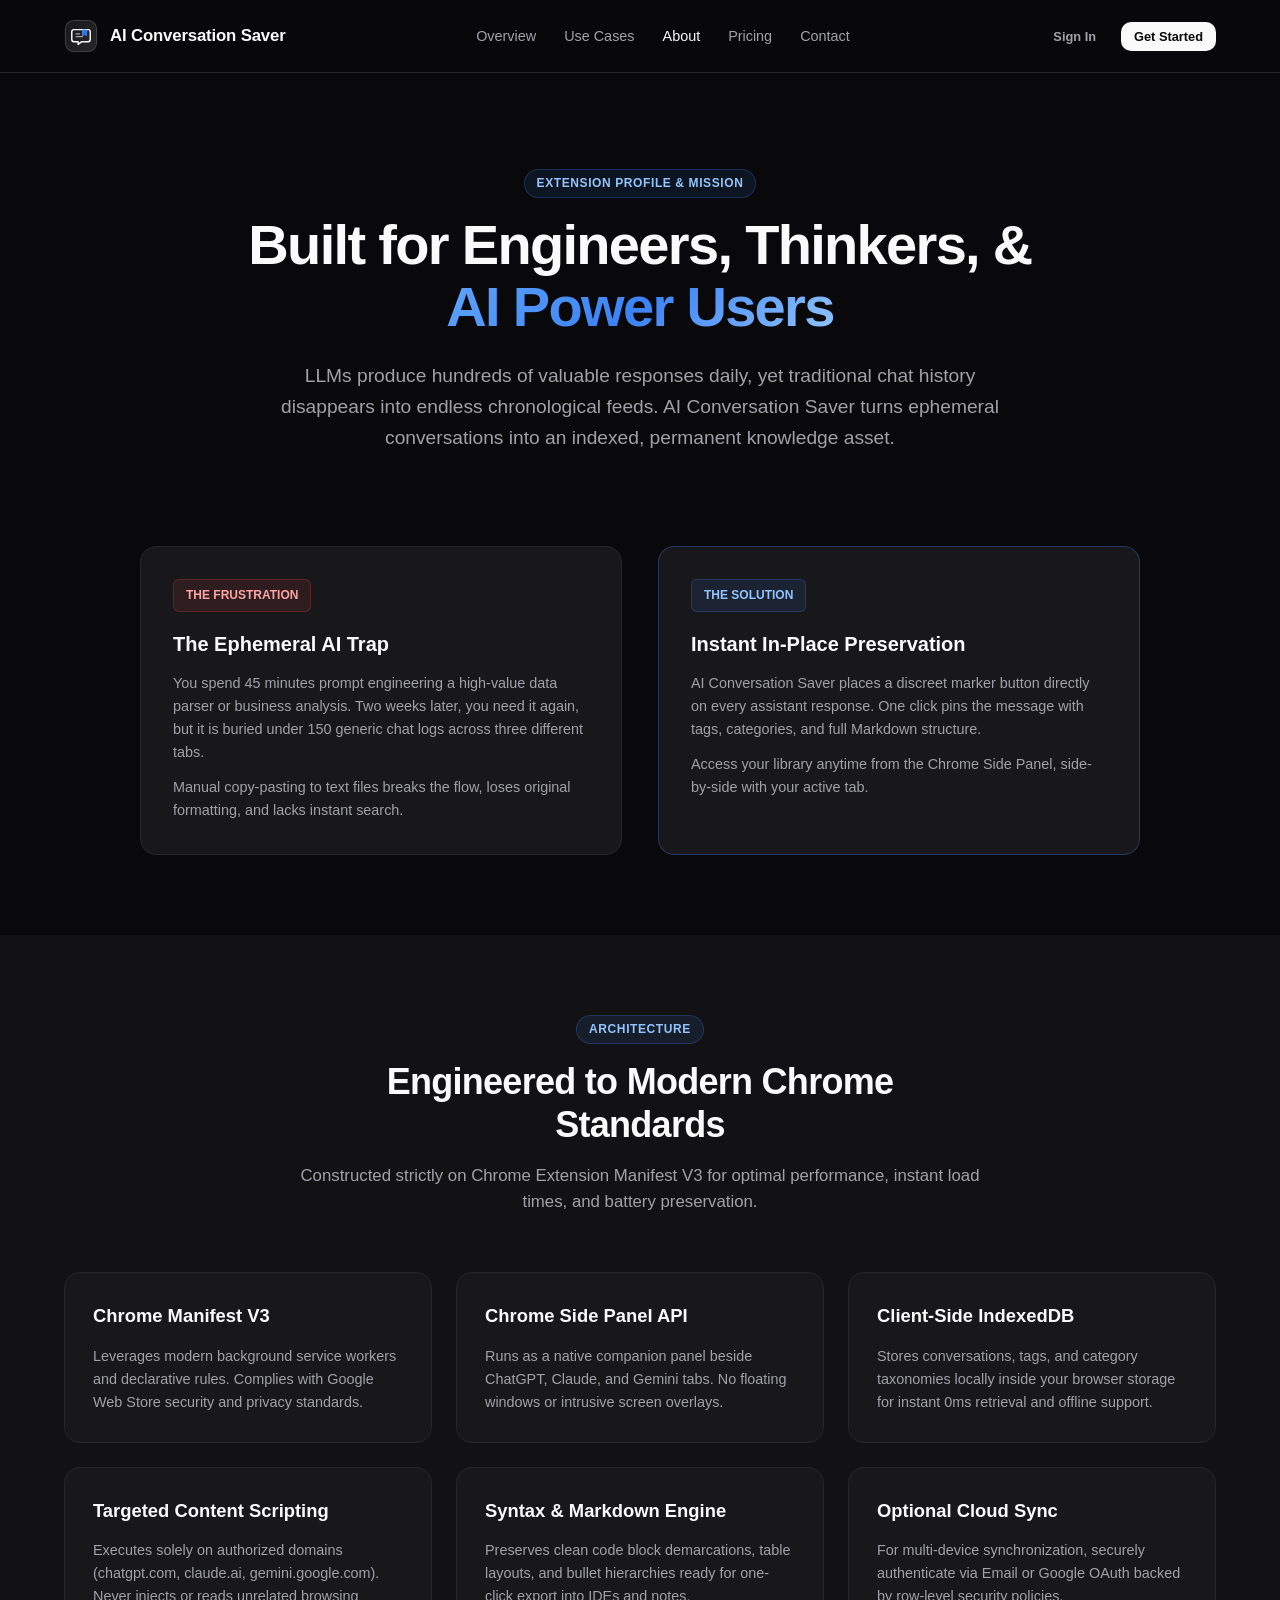
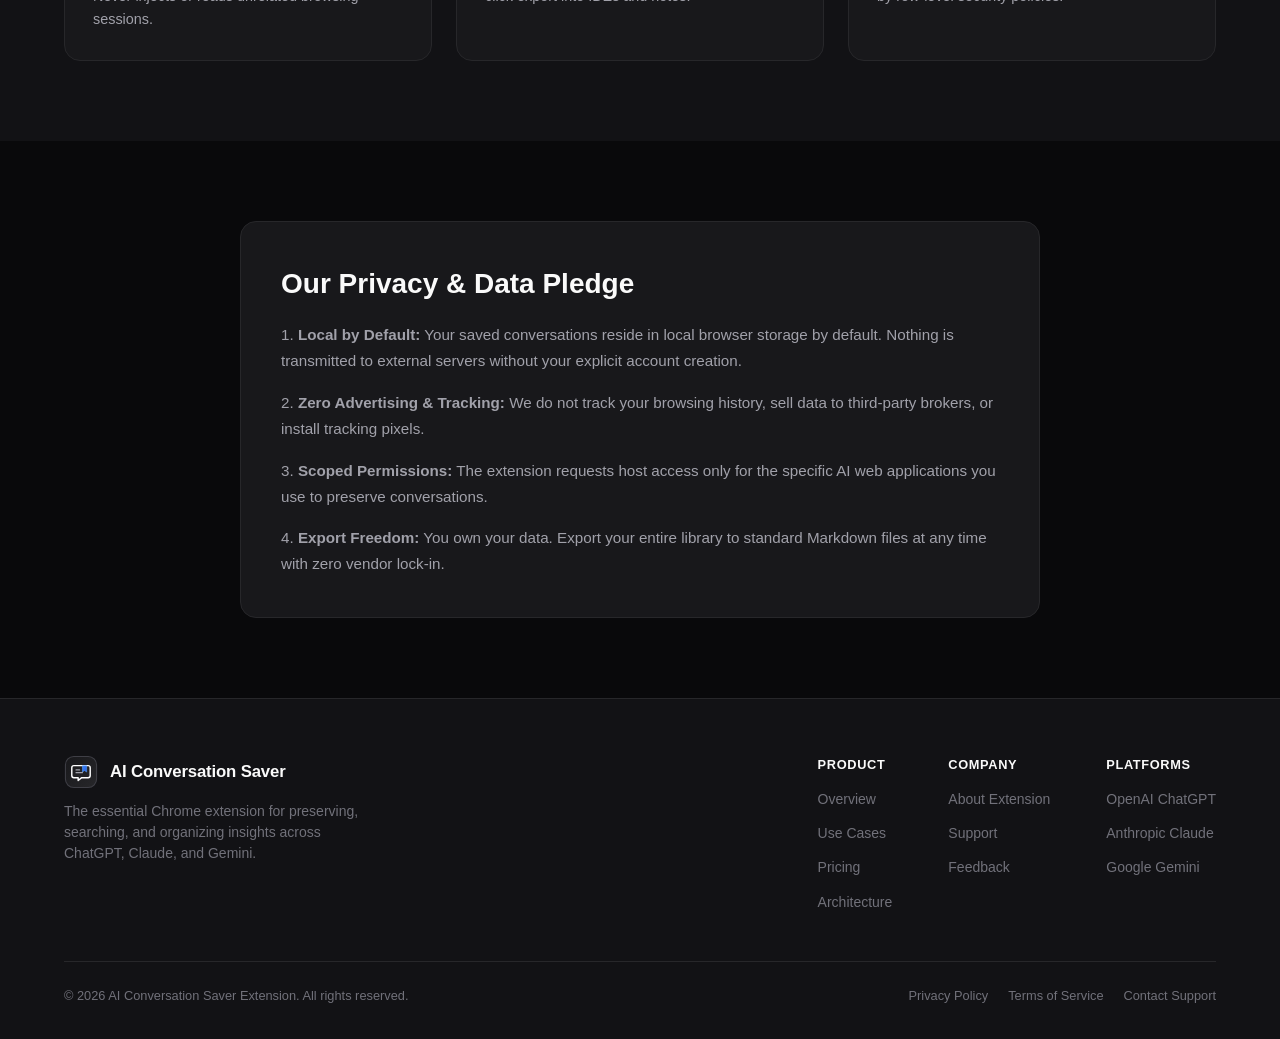
==== about.html @ 0d60381e "Add files via upload" ====
<!DOCTYPE html>
<html lang="en">
<head>
  <meta charset="UTF-8">
  <meta name="viewport" content="width=device-width, initial-scale=1.0">
  <title>About - AI Conversation Saver Extension</title>
  <meta name="description" content="Learn about AI Conversation Saver, our technical architecture, privacy philosophy, and mission to preserve the best of artificial intelligence conversations.">
  <link rel="stylesheet" href="styles.css">
  <link rel="icon" type="image/svg+xml" href="logo.svg">
</head>
<body>

  <!-- Site Header -->
  <header class="site-header">
    <div class="header-container">
      <a href="index.html" class="brand-link">
        <img src="logo.svg" alt="AI Conversation Saver Logo" class="brand-logo-img">
        <span>AI Conversation Saver</span>
      </a>

      <nav>
        <ul class="nav-links">
          <li><a href="index.html">Overview</a></li>
          <li><a href="index.html#use-cases">Use Cases</a></li>
          <li><a href="about.html" class="active">About</a></li>
          <li><a href="pricing.html">Pricing</a></li>
          <li><a href="contact.html">Contact</a></li>
        </ul>
      </nav>

      <div class="header-actions">
        <button type="button" class="btn btn-ghost btn-sm">Sign In</button>
        <button type="button" class="btn btn-primary btn-sm">Get Started</button>
      </div>
    </div>
  </header>

  <main>
    <!-- About Hero -->
    <section class="section section-hero" style="padding-bottom: 32px;">
      <div class="container">
        <span class="section-tag">Extension Profile &amp; Mission</span>
        <h1 class="hero-title">
          Built for Engineers, Thinkers, &amp; <br>
          <span class="hero-highlight">AI Power Users</span>
        </h1>
        <p class="hero-subtitle">
          LLMs produce hundreds of valuable responses daily, yet traditional chat history disappears into endless chronological feeds. AI Conversation Saver turns ephemeral conversations into an indexed, permanent knowledge asset.
        </p>
      </div>
    </section>

    <!-- The Problem & Solution -->
    <section class="section" style="padding-top: 24px;">
      <div class="container">
        <div style="display: grid; grid-template-columns: 1fr 1fr; gap: 36px; max-width: 1000px; margin: 0 auto;">
          <div style="padding: 32px; background: var(--bg-card); border: 1px solid var(--border-subtle); border-radius: 16px;">
            <div style="display: inline-flex; padding: 6px 12px; background: rgba(239, 68, 68, 0.1); border: 1px solid rgba(239, 68, 68, 0.25); border-radius: 6px; color: #fca5a5; font-size: 0.75rem; font-weight: 700; text-transform: uppercase; margin-bottom: 16px;">
              The Frustration
            </div>
            <h3 style="font-size: 1.25rem; font-weight: 700; margin-bottom: 12px; color: var(--text-primary);">The Ephemeral AI Trap</h3>
            <p style="color: var(--text-secondary); font-size: 0.9rem; line-height: 1.6; margin-bottom: 12px;">
              You spend 45 minutes prompt engineering a high-value data parser or business analysis. Two weeks later, you need it again, but it is buried under 150 generic chat logs across three different tabs.
            </p>
            <p style="color: var(--text-secondary); font-size: 0.9rem; line-height: 1.6;">
              Manual copy-pasting to text files breaks the flow, loses original formatting, and lacks instant search.
            </p>
          </div>

          <div style="padding: 32px; background: var(--bg-card); border: 1px solid rgba(59, 130, 246, 0.3); border-radius: 16px;">
            <div style="display: inline-flex; padding: 6px 12px; background: var(--accent-blue-subtle); border: 1px solid rgba(59, 130, 246, 0.25); border-radius: 6px; color: #93c5fd; font-size: 0.75rem; font-weight: 700; text-transform: uppercase; margin-bottom: 16px;">
              The Solution
            </div>
            <h3 style="font-size: 1.25rem; font-weight: 700; margin-bottom: 12px; color: var(--text-primary);">Instant In-Place Preservation</h3>
            <p style="color: var(--text-secondary); font-size: 0.9rem; line-height: 1.6; margin-bottom: 12px;">
              AI Conversation Saver places a discreet marker button directly on every assistant response. One click pins the message with tags, categories, and full Markdown structure.
            </p>
            <p style="color: var(--text-secondary); font-size: 0.9rem; line-height: 1.6;">
              Access your library anytime from the Chrome Side Panel, side-by-side with your active tab.
            </p>
          </div>
        </div>
      </div>
    </section>

    <!-- Technical Architecture -->
    <section class="section" style="background-color: var(--bg-secondary);">
      <div class="container">
        <div class="section-heading">
          <span class="section-tag">Architecture</span>
          <h2 class="section-title">Engineered to Modern Chrome Standards</h2>
          <p class="section-desc">
            Constructed strictly on Chrome Extension Manifest V3 for optimal performance, instant load times, and battery preservation.
          </p>
        </div>

        <div class="features-grid">
          <div class="feature-card">
            <h3 class="feature-title">Chrome Manifest V3</h3>
            <p class="feature-desc">
              Leverages modern background service workers and declarative rules. Complies with Google Web Store security and privacy standards.
            </p>
          </div>

          <div class="feature-card">
            <h3 class="feature-title">Chrome Side Panel API</h3>
            <p class="feature-desc">
              Runs as a native companion panel beside ChatGPT, Claude, and Gemini tabs. No floating windows or intrusive screen overlays.
            </p>
          </div>

          <div class="feature-card">
            <h3 class="feature-title">Client-Side IndexedDB</h3>
            <p class="feature-desc">
              Stores conversations, tags, and category taxonomies locally inside your browser storage for instant 0ms retrieval and offline support.
            </p>
          </div>

          <div class="feature-card">
            <h3 class="feature-title">Targeted Content Scripting</h3>
            <p class="feature-desc">
              Executes solely on authorized domains (chatgpt.com, claude.ai, gemini.google.com). Never injects or reads unrelated browsing sessions.
            </p>
          </div>

          <div class="feature-card">
            <h3 class="feature-title">Syntax &amp; Markdown Engine</h3>
            <p class="feature-desc">
              Preserves clean code block demarcations, table layouts, and bullet hierarchies ready for one-click export into IDEs and notes.
            </p>
          </div>

          <div class="feature-card">
            <h3 class="feature-title">Optional Cloud Sync</h3>
            <p class="feature-desc">
              For multi-device synchronization, securely authenticate via Email or Google OAuth backed by row-level security policies.
            </p>
          </div>
        </div>
      </div>
    </section>

    <!-- Privacy Manifesto -->
    <section class="section">
      <div class="container">
        <div style="max-width: 800px; margin: 0 auto; padding: 40px; background: var(--bg-card); border: 1px solid var(--border-subtle); border-radius: 16px;">
          <h2 style="font-size: 1.75rem; font-weight: 800; margin-bottom: 16px; color: var(--text-primary);">Our Privacy &amp; Data Pledge</h2>
          <div style="display: flex; flex-direction: column; gap: 16px; color: var(--text-secondary); font-size: 0.95rem; line-height: 1.7;">
            <p>
              1. <strong>Local by Default:</strong> Your saved conversations reside in local browser storage by default. Nothing is transmitted to external servers without your explicit account creation.
            </p>
            <p>
              2. <strong>Zero Advertising &amp; Tracking:</strong> We do not track your browsing history, sell data to third-party brokers, or install tracking pixels.
            </p>
            <p>
              3. <strong>Scoped Permissions:</strong> The extension requests host access only for the specific AI web applications you use to preserve conversations.
            </p>
            <p>
              4. <strong>Export Freedom:</strong> You own your data. Export your entire library to standard Markdown files at any time with zero vendor lock-in.
            </p>
          </div>
        </div>
      </div>
    </section>
  </main>

  <!-- Site Footer -->
  <footer class="site-footer">
    <div class="container">
      <div class="footer-top">
        <div class="footer-brand">
          <a href="index.html" class="brand-link">
            <img src="logo.svg" alt="AI Conversation Saver Logo" class="brand-logo-img">
            <span>AI Conversation Saver</span>
          </a>
          <p>
            The essential Chrome extension for preserving, searching, and organizing insights across ChatGPT, Claude, and Gemini.
          </p>
        </div>

        <div class="footer-nav">
          <div class="footer-nav-col">
            <h4>Product</h4>
            <a href="index.html">Overview</a>
            <a href="index.html#use-cases">Use Cases</a>
            <a href="pricing.html">Pricing</a>
            <a href="about.html">Architecture</a>
          </div>
          <div class="footer-nav-col">
            <h4>Company</h4>
            <a href="about.html">About Extension</a>
            <a href="contact.html">Support</a>
            <a href="contact.html">Feedback</a>
          </div>
          <div class="footer-nav-col">
            <h4>Platforms</h4>
            <a href="https://chatgpt.com" target="_blank" rel="noreferrer">OpenAI ChatGPT</a>
            <a href="https://claude.ai" target="_blank" rel="noreferrer">Anthropic Claude</a>
            <a href="https://gemini.google.com" target="_blank" rel="noreferrer">Google Gemini</a>
          </div>
        </div>
      </div>

      <div class="footer-bottom">
        <div>&copy; 2026 AI Conversation Saver Extension. All rights reserved.</div>
        <div style="display: flex; gap: 20px;">
          <a href="about.html" style="color: inherit; text-decoration: none;">Privacy Policy</a>
          <a href="about.html" style="color: inherit; text-decoration: none;">Terms of Service</a>
          <a href="contact.html" style="color: inherit; text-decoration: none;">Contact Support</a>
        </div>
      </div>
    </div>
  </footer>

</body>
</html>
---- styles.css ----
/* ==========================================================================
   AI Conversation Saver - Static Website Stylesheet
   Modern, zero-dependency, responsive styling
   ========================================================================== */

:root {
  --bg-primary: #09090b;
  --bg-secondary: #121215;
  --bg-tertiary: #18181b;
  --bg-card: #18181b;
  --bg-card-hover: #202024;
  --border-subtle: #27272a;
  --border-strong: #3f3f46;
  --text-primary: #fafafa;
  --text-secondary: #a1a1aa;
  --text-muted: #71717a;
  --accent-blue: #3b82f6;
  --accent-blue-hover: #2563eb;
  --accent-blue-subtle: rgba(59, 130, 246, 0.1);
  --accent-green: #10b981;
  --radius-sm: 6px;
  --radius-md: 10px;
  --radius-lg: 16px;
  --radius-full: 9999px;
  --shadow-sm: 0 1px 2px 0 rgba(0, 0, 0, 0.4);
  --shadow-md: 0 4px 12px 0 rgba(0, 0, 0, 0.5);
  --shadow-lg: 0 12px 32px -4px rgba(0, 0, 0, 0.6);
  --font-sans: -apple-system, BlinkMacSystemFont, "Segoe UI", Roboto, Helvetica, Arial, sans-serif;
  --font-mono: ui-monospace, SFMono-Regular, Menlo, Monaco, Consolas, monospace;
}

* {
  box-sizing: border-box;
  margin: 0;
  padding: 0;
}

html {
  font-family: var(--font-sans);
  background-color: var(--bg-primary);
  color: var(--text-primary);
  line-height: 1.6;
  scroll-behavior: smooth;
  -webkit-font-smoothing: antialiased;
}

body {
  min-height: 100vh;
  display: flex;
  flex-direction: column;
  overflow-x: hidden;
}

/* ==========================================================================
   Header & Navigation
   ========================================================================== */

.site-header {
  position: sticky;
  top: 0;
  z-index: 50;
  background-color: rgba(9, 9, 11, 0.85);
  backdrop-filter: blur(12px);
  -webkit-backdrop-filter: blur(12px);
  border-bottom: 1px solid var(--border-subtle);
}

.header-container {
  max-width: 1200px;
  margin: 0 auto;
  padding: 0 24px;
  height: 72px;
  display: flex;
  align-items: center;
  justify-content: space-between;
}

.brand-link {
  display: flex;
  align-items: center;
  gap: 12px;
  text-decoration: none;
  color: var(--text-primary);
  font-weight: 700;
  font-size: 1.05rem;
  letter-spacing: -0.01em;
}

.brand-logo-img {
  width: 34px;
  height: 34px;
  display: block;
}

.nav-links {
  display: flex;
  align-items: center;
  gap: 28px;
  list-style: none;
}

.nav-links a {
  text-decoration: none;
  color: var(--text-secondary);
  font-size: 0.9rem;
  font-weight: 500;
  transition: color 0.15s ease;
}

.nav-links a:hover,
.nav-links a.active {
  color: var(--text-primary);
}

.header-actions {
  display: flex;
  align-items: center;
  gap: 12px;
}

/* Buttons */
.btn {
  display: inline-flex;
  align-items: center;
  justify-content: center;
  gap: 8px;
  padding: 8px 16px;
  border-radius: var(--radius-md);
  font-size: 0.875rem;
  font-weight: 600;
  text-decoration: none;
  cursor: pointer;
  transition: all 0.15s ease;
  border: 1px solid transparent;
}

.btn-sm {
  padding: 6px 12px;
  font-size: 0.8rem;
}

.btn-lg {
  padding: 12px 24px;
  font-size: 1rem;
  border-radius: var(--radius-lg);
}

.btn-primary {
  background-color: var(--text-primary);
  color: var(--bg-primary);
}

.btn-primary:hover {
  background-color: #ffffff;
  box-shadow: 0 0 20px rgba(255, 255, 255, 0.2);
}

.btn-accent {
  background-color: var(--accent-blue);
  color: #ffffff;
}

.btn-accent:hover {
  background-color: var(--accent-blue-hover);
  box-shadow: 0 0 20px rgba(59, 130, 246, 0.35);
}

.btn-secondary {
  background-color: var(--bg-tertiary);
  color: var(--text-primary);
  border-color: var(--border-subtle);
}

.btn-secondary:hover {
  background-color: var(--bg-card-hover);
  border-color: var(--border-strong);
}

.btn-ghost {
  background-color: transparent;
  color: var(--text-secondary);
}

.btn-ghost:hover {
  color: var(--text-primary);
  background-color: rgba(255, 255, 255, 0.05);
}

/* ==========================================================================
   Common Layout Elements
   ========================================================================== */

.container {
  max-width: 1200px;
  margin: 0 auto;
  padding: 0 24px;
}

.section {
  padding: 80px 0;
}

.section-hero {
  padding: 96px 0 64px 0;
  text-align: center;
  position: relative;
}

.section-heading {
  text-align: center;
  max-width: 680px;
  margin: 0 auto 56px auto;
}

.section-tag {
  display: inline-flex;
  align-items: center;
  gap: 6px;
  padding: 4px 12px;
  background-color: var(--accent-blue-subtle);
  border: 1px solid rgba(59, 130, 246, 0.25);
  border-radius: var(--radius-full);
  color: #93c5fd;
  font-size: 0.75rem;
  font-weight: 600;
  text-transform: uppercase;
  letter-spacing: 0.05em;
  margin-bottom: 16px;
}

.section-title {
  font-size: 2.25rem;
  font-weight: 800;
  letter-spacing: -0.02em;
  color: var(--text-primary);
  margin-bottom: 16px;
  line-height: 1.2;
}

.section-desc {
  font-size: 1.05rem;
  color: var(--text-secondary);
  line-height: 1.6;
}

/* ==========================================================================
   Hero Section Details
   ========================================================================== */

.hero-badge {
  display: inline-flex;
  align-items: center;
  gap: 8px;
  padding: 6px 16px;
  background-color: rgba(255, 255, 255, 0.04);
  border: 1px solid var(--border-subtle);
  border-radius: var(--radius-full);
  color: var(--text-secondary);
  font-size: 0.8rem;
  font-weight: 500;
  margin-bottom: 24px;
}

.hero-badge-dot {
  width: 6px;
  height: 6px;
  border-radius: 50%;
  background-color: var(--accent-green);
}

.hero-title {
  font-size: 3.5rem;
  font-weight: 800;
  line-height: 1.1;
  letter-spacing: -0.03em;
  margin-bottom: 24px;
  max-width: 900px;
  margin-left: auto;
  margin-right: auto;
}

.hero-highlight {
  background: linear-gradient(135deg, #60a5fa 0%, #3b82f6 50%, #93c5fd 100%);
  -webkit-background-clip: text;
  -webkit-text-fill-color: transparent;
}

.hero-subtitle {
  font-size: 1.2rem;
  color: var(--text-secondary);
  max-width: 720px;
  margin: 0 auto 36px auto;
  line-height: 1.6;
}

.hero-cta-group {
  display: flex;
  align-items: center;
  justify-content: center;
  gap: 16px;
  margin-bottom: 48px;
}

/* Extension Preview Mockup */
.preview-container {
  max-width: 960px;
  margin: 0 auto;
  border-radius: var(--radius-lg);
  border: 1px solid var(--border-subtle);
  background-color: var(--bg-secondary);
  box-shadow: var(--shadow-lg);
  overflow: hidden;
  text-align: left;
}

.preview-bar {
  display: flex;
  align-items: center;
  justify-content: space-between;
  padding: 12px 18px;
  background-color: var(--bg-tertiary);
  border-bottom: 1px solid var(--border-subtle);
}

.preview-dots {
  display: flex;
  gap: 6px;
}

.preview-dot {
  width: 10px;
  height: 10px;
  border-radius: 50%;
  background-color: var(--border-strong);
}

.preview-title {
  font-size: 0.75rem;
  color: var(--text-muted);
  font-family: var(--font-mono);
}

.preview-body {
  display: grid;
  grid-template-columns: 1fr 340px;
  min-height: 380px;
}

.preview-chat-area {
  padding: 24px;
  border-right: 1px solid var(--border-subtle);
  display: flex;
  flex-direction: column;
  gap: 16px;
}

.mock-msg {
  padding: 14px 16px;
  border-radius: var(--radius-md);
  font-size: 0.85rem;
  max-width: 90%;
  position: relative;
}

.mock-msg-user {
  background-color: rgba(255, 255, 255, 0.05);
  align-self: flex-end;
  color: var(--text-primary);
}

.mock-msg-ai {
  background-color: var(--bg-card);
  border: 1px solid var(--border-subtle);
  align-self: flex-start;
  color: var(--text-secondary);
  line-height: 1.5;
}

.mock-msg-marker {
  display: inline-flex;
  align-items: center;
  gap: 4px;
  margin-top: 10px;
  padding: 4px 10px;
  background-color: var(--accent-blue-subtle);
  border: 1px solid rgba(59, 130, 246, 0.3);
  border-radius: var(--radius-sm);
  color: #93c5fd;
  font-size: 0.75rem;
  font-weight: 600;
}

.preview-sidepanel {
  background-color: var(--bg-primary);
  padding: 20px;
  display: flex;
  flex-direction: column;
  gap: 14px;
}

.sidepanel-header {
  display: flex;
  align-items: center;
  justify-content: space-between;
  padding-bottom: 12px;
  border-bottom: 1px solid var(--border-subtle);
}

.sidepanel-title {
  font-size: 0.85rem;
  font-weight: 700;
  color: var(--text-primary);
}

.sidepanel-item {
  padding: 10px 12px;
  background-color: var(--bg-secondary);
  border: 1px solid var(--border-subtle);
  border-radius: var(--radius-md);
  display: flex;
  flex-direction: column;
  gap: 6px;
}

.sidepanel-item-tag {
  align-self: flex-start;
  padding: 2px 8px;
  border-radius: 4px;
  font-size: 0.65rem;
  font-weight: 700;
  text-transform: uppercase;
  background-color: rgba(255, 255, 255, 0.08);
  color: var(--text-secondary);
}

.sidepanel-item-text {
  font-size: 0.75rem;
  color: var(--text-primary);
  line-height: 1.4;
}

/* ==========================================================================
   Platform Support Bar
   ========================================================================== */

.platforms-bar {
  display: flex;
  align-items: center;
  justify-content: center;
  flex-wrap: wrap;
  gap: 36px;
  padding: 24px;
  border-top: 1px solid var(--border-subtle);
  border-bottom: 1px solid var(--border-subtle);
  background-color: var(--bg-secondary);
}

.platform-item {
  display: flex;
  align-items: center;
  gap: 10px;
  color: var(--text-secondary);
  font-size: 0.875rem;
  font-weight: 600;
}

.platform-icon {
  width: 22px;
  height: 22px;
}

/* ==========================================================================
   Features Grid
   ========================================================================== */

.features-grid {
  display: grid;
  grid-template-columns: repeat(3, 1fr);
  gap: 24px;
}

.feature-card {
  padding: 28px;
  background-color: var(--bg-card);
  border: 1px solid var(--border-subtle);
  border-radius: var(--radius-lg);
  display: flex;
  flex-direction: column;
  gap: 14px;
  transition: all 0.2s ease;
}

.feature-card:hover {
  background-color: var(--bg-card-hover);
  border-color: var(--border-strong);
  transform: translateY(-2px);
}

.feature-icon-wrapper {
  width: 44px;
  height: 44px;
  border-radius: var(--radius-md);
  background-color: rgba(255, 255, 255, 0.05);
  border: 1px solid var(--border-subtle);
  display: flex;
  align-items: center;
  justify-content: center;
  color: var(--accent-blue);
}

.feature-title {
  font-size: 1.15rem;
  font-weight: 700;
  color: var(--text-primary);
}

.feature-desc {
  font-size: 0.9rem;
  color: var(--text-secondary);
  line-height: 1.6;
}

/* ==========================================================================
   Use Cases Section
   ========================================================================== */

.use-cases-grid {
  display: grid;
  grid-template-columns: repeat(2, 1fr);
  gap: 24px;
}

.use-case-card {
  padding: 32px;
  background-color: var(--bg-secondary);
  border: 1px solid var(--border-subtle);
  border-radius: var(--radius-lg);
  display: flex;
  gap: 20px;
}

.use-case-icon {
  width: 44px;
  height: 44px;
  border-radius: var(--radius-md);
  background-color: var(--accent-blue-subtle);
  border: 1px solid rgba(59, 130, 246, 0.2);
  display: flex;
  align-items: center;
  justify-content: center;
  color: #60a5fa;
  flex-shrink: 0;
}

.use-case-content h3 {
  font-size: 1.15rem;
  font-weight: 700;
  margin-bottom: 8px;
  color: var(--text-primary);
}

.use-case-content p {
  font-size: 0.9rem;
  color: var(--text-secondary);
  line-height: 1.6;
}

/* ==========================================================================
   Pricing Page Elements
   ========================================================================== */

.pricing-grid {
  display: grid;
  grid-template-columns: repeat(2, 1fr);
  gap: 32px;
  max-width: 860px;
  margin: 0 auto;
}

.pricing-card {
  padding: 36px;
  background-color: var(--bg-card);
  border: 1px solid var(--border-subtle);
  border-radius: var(--radius-lg);
  display: flex;
  flex-direction: column;
  position: relative;
}

.pricing-card.featured {
  border-color: var(--accent-blue);
  background: linear-gradient(180deg, rgba(37, 99, 235, 0.08) 0%, rgba(24, 24, 27, 1) 100%);
  box-shadow: 0 0 30px rgba(59, 130, 246, 0.15);
}

.pricing-badge {
  position: absolute;
  top: -12px;
  right: 28px;
  padding: 4px 12px;
  background-color: var(--accent-blue);
  color: #ffffff;
  border-radius: var(--radius-full);
  font-size: 0.75rem;
  font-weight: 700;
  letter-spacing: 0.03em;
  text-transform: uppercase;
}

.plan-name {
  font-size: 1.3rem;
  font-weight: 700;
  color: var(--text-primary);
  margin-bottom: 6px;
}

.plan-desc {
  font-size: 0.875rem;
  color: var(--text-secondary);
  margin-bottom: 24px;
  min-height: 42px;
}

.plan-price {
  display: flex;
  align-items: baseline;
  gap: 4px;
  margin-bottom: 28px;
}

.price-currency {
  font-size: 1.5rem;
  font-weight: 600;
  color: var(--text-primary);
}

.price-amount {
  font-size: 3rem;
  font-weight: 800;
  line-height: 1;
  color: var(--text-primary);
  letter-spacing: -0.03em;
}

.price-period {
  font-size: 0.875rem;
  color: var(--text-muted);
}

.plan-features-list {
  list-style: none;
  display: flex;
  flex-direction: column;
  gap: 14px;
  margin-bottom: 32px;
  flex-grow: 1;
}

.plan-feature-item {
  display: flex;
  align-items: center;
  gap: 10px;
  font-size: 0.875rem;
  color: var(--text-secondary);
}

.check-icon {
  width: 16px;
  height: 16px;
  color: var(--accent-blue);
  flex-shrink: 0;
}

/* ==========================================================================
   Comparison Table
   ========================================================================== */

.comparison-section {
  max-width: 860px;
  margin: 64px auto 0 auto;
}

.comparison-table {
  width: 100%;
  border-collapse: collapse;
  margin-top: 24px;
  font-size: 0.875rem;
}

.comparison-table th,
.comparison-table td {
  padding: 14px 18px;
  text-align: left;
  border-bottom: 1px solid var(--border-subtle);
}

.comparison-table th {
  color: var(--text-muted);
  font-weight: 600;
  font-size: 0.8rem;
  text-transform: uppercase;
}

.comparison-table td {
  color: var(--text-secondary);
}

.comparison-table tr:hover td {
  background-color: rgba(255, 255, 255, 0.02);
}

/* ==========================================================================
   Contact & About Page Elements
   ========================================================================== */

.contact-layout {
  display: grid;
  grid-template-columns: 1fr 1fr;
  gap: 48px;
  max-width: 960px;
  margin: 0 auto;
}

.contact-card {
  padding: 32px;
  background-color: var(--bg-card);
  border: 1px solid var(--border-subtle);
  border-radius: var(--radius-lg);
}

.contact-form {
  display: flex;
  flex-direction: column;
  gap: 18px;
}

.form-group {
  display: flex;
  flex-direction: column;
  gap: 6px;
}

.form-label {
  font-size: 0.8rem;
  font-weight: 600;
  color: var(--text-secondary);
}

.form-input,
.form-textarea,
.form-select {
  padding: 10px 14px;
  border-radius: var(--radius-md);
  background-color: var(--bg-secondary);
  border: 1px solid var(--border-subtle);
  color: var(--text-primary);
  font-size: 0.875rem;
  font-family: inherit;
  outline: none;
  transition: border-color 0.15s ease;
}

.form-input:focus,
.form-textarea:focus,
.form-select:focus {
  border-color: var(--accent-blue);
}

.form-textarea {
  resize: vertical;
  min-height: 120px;
}

.info-cards {
  display: flex;
  flex-direction: column;
  gap: 18px;
}

.info-item {
  padding: 20px;
  background-color: var(--bg-secondary);
  border: 1px solid var(--border-subtle);
  border-radius: var(--radius-md);
  display: flex;
  gap: 16px;
}

.info-icon {
  width: 36px;
  height: 36px;
  border-radius: var(--radius-sm);
  background-color: rgba(255, 255, 255, 0.05);
  display: flex;
  align-items: center;
  justify-content: center;
  color: var(--accent-blue);
  flex-shrink: 0;
}

/* ==========================================================================
   Footer
   ========================================================================== */

.site-footer {
  margin-top: auto;
  border-top: 1px solid var(--border-subtle);
  background-color: var(--bg-secondary);
  padding: 56px 0 32px 0;
}

.footer-top {
  display: flex;
  align-items: flex-start;
  justify-content: space-between;
  margin-bottom: 48px;
  flex-wrap: wrap;
  gap: 32px;
}

.footer-brand {
  max-width: 320px;
}

.footer-brand p {
  color: var(--text-muted);
  font-size: 0.875rem;
  margin-top: 12px;
  line-height: 1.5;
}

.footer-nav {
  display: flex;
  gap: 56px;
}

.footer-nav-col {
  display: flex;
  flex-direction: column;
  gap: 12px;
}

.footer-nav-col h4 {
  font-size: 0.8rem;
  font-weight: 700;
  text-transform: uppercase;
  color: var(--text-primary);
  letter-spacing: 0.05em;
}

.footer-nav-col a {
  text-decoration: none;
  color: var(--text-muted);
  font-size: 0.875rem;
  transition: color 0.15s ease;
}

.footer-nav-col a:hover {
  color: var(--text-primary);
}

.footer-bottom {
  padding-top: 24px;
  border-top: 1px solid var(--border-subtle);
  display: flex;
  align-items: center;
  justify-content: space-between;
  font-size: 0.8rem;
  color: var(--text-muted);
  flex-wrap: wrap;
  gap: 16px;
}

/* ==========================================================================
   Responsive Breakpoints
   ========================================================================== */

@media (max-width: 900px) {
  .features-grid {
    grid-template-columns: 1fr;
  }
  .use-cases-grid {
    grid-template-columns: 1fr;
  }
  .preview-body {
    grid-template-columns: 1fr;
  }
  .preview-sidepanel {
    border-top: 1px solid var(--border-subtle);
  }
  .pricing-grid {
    grid-template-columns: 1fr;
  }
  .contact-layout {
    grid-template-columns: 1fr;
  }
  .hero-title {
    font-size: 2.5rem;
  }
}

@media (max-width: 640px) {
  .nav-links {
    display: none;
  }
  .hero-cta-group {
    flex-direction: column;
    width: 100%;
  }
  .hero-cta-group .btn {
    width: 100%;
  }
  .footer-nav {
    flex-direction: column;
    gap: 24px;
  }
}
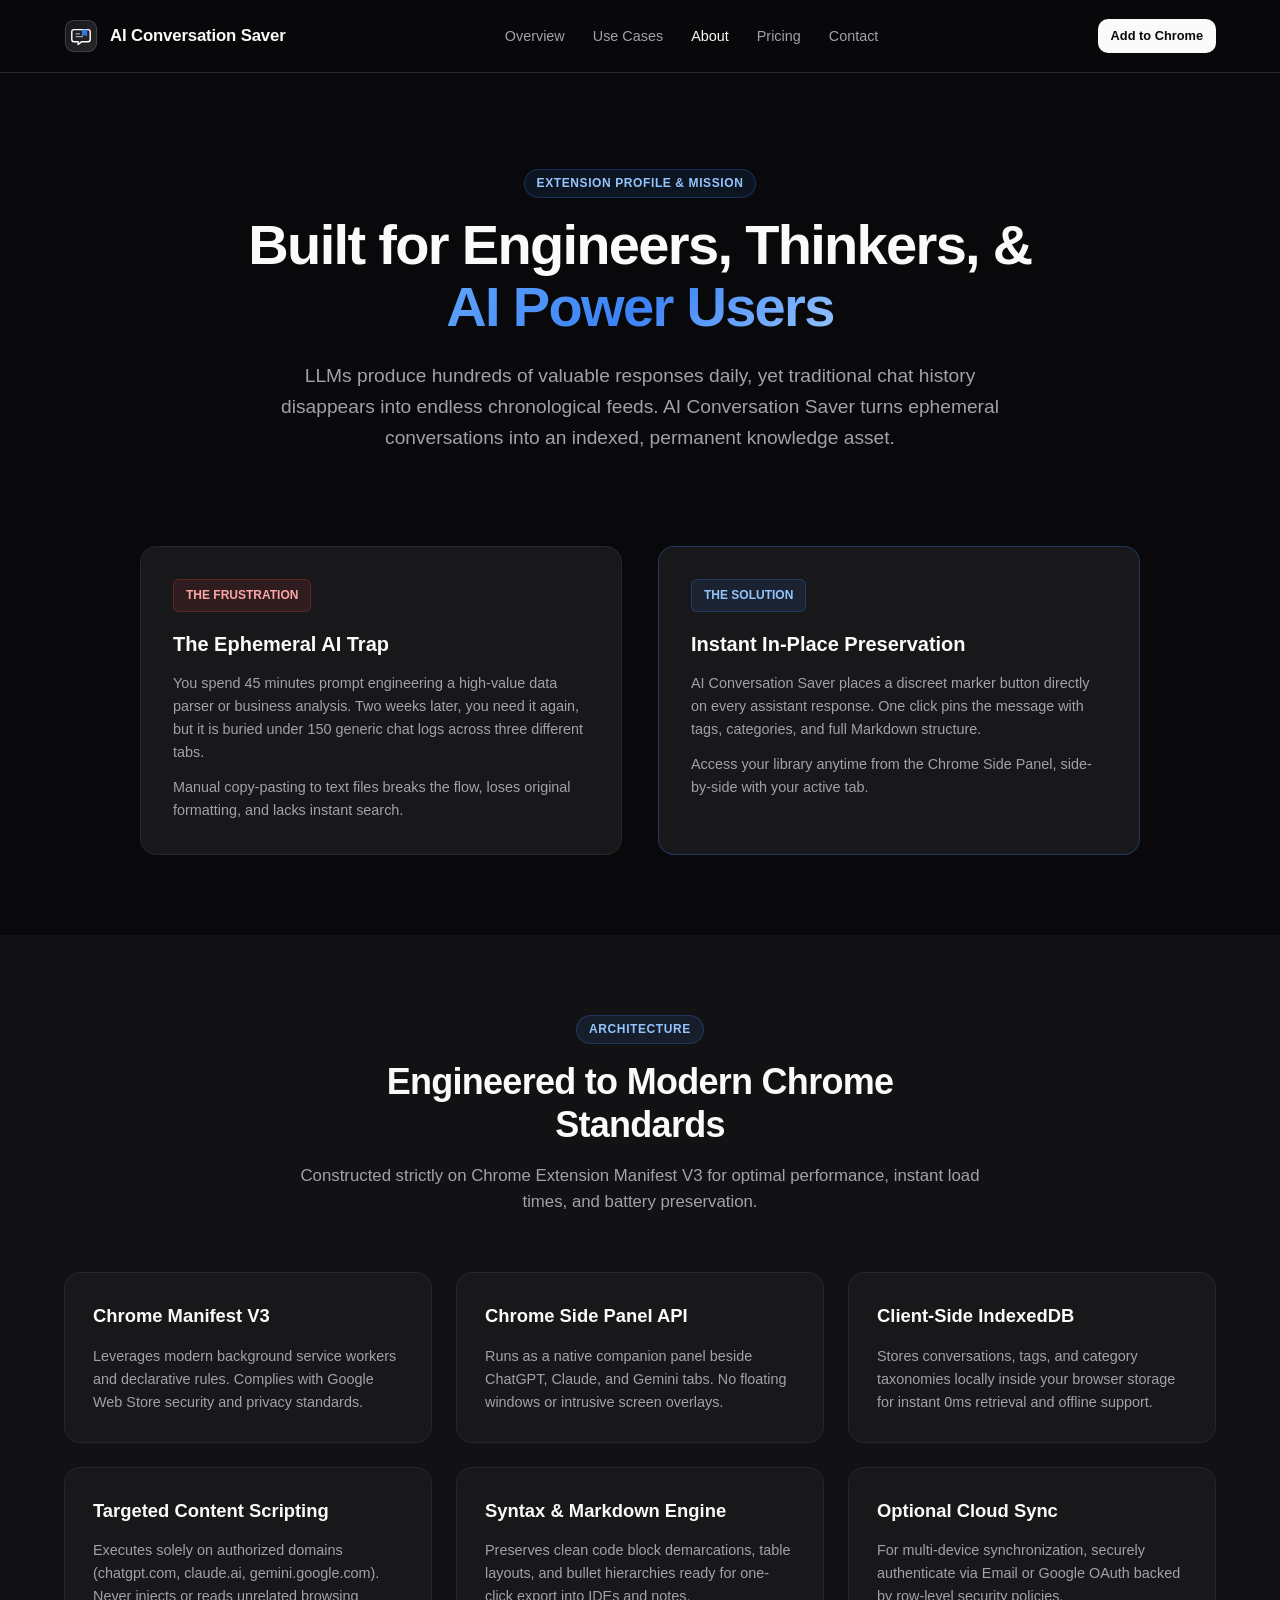
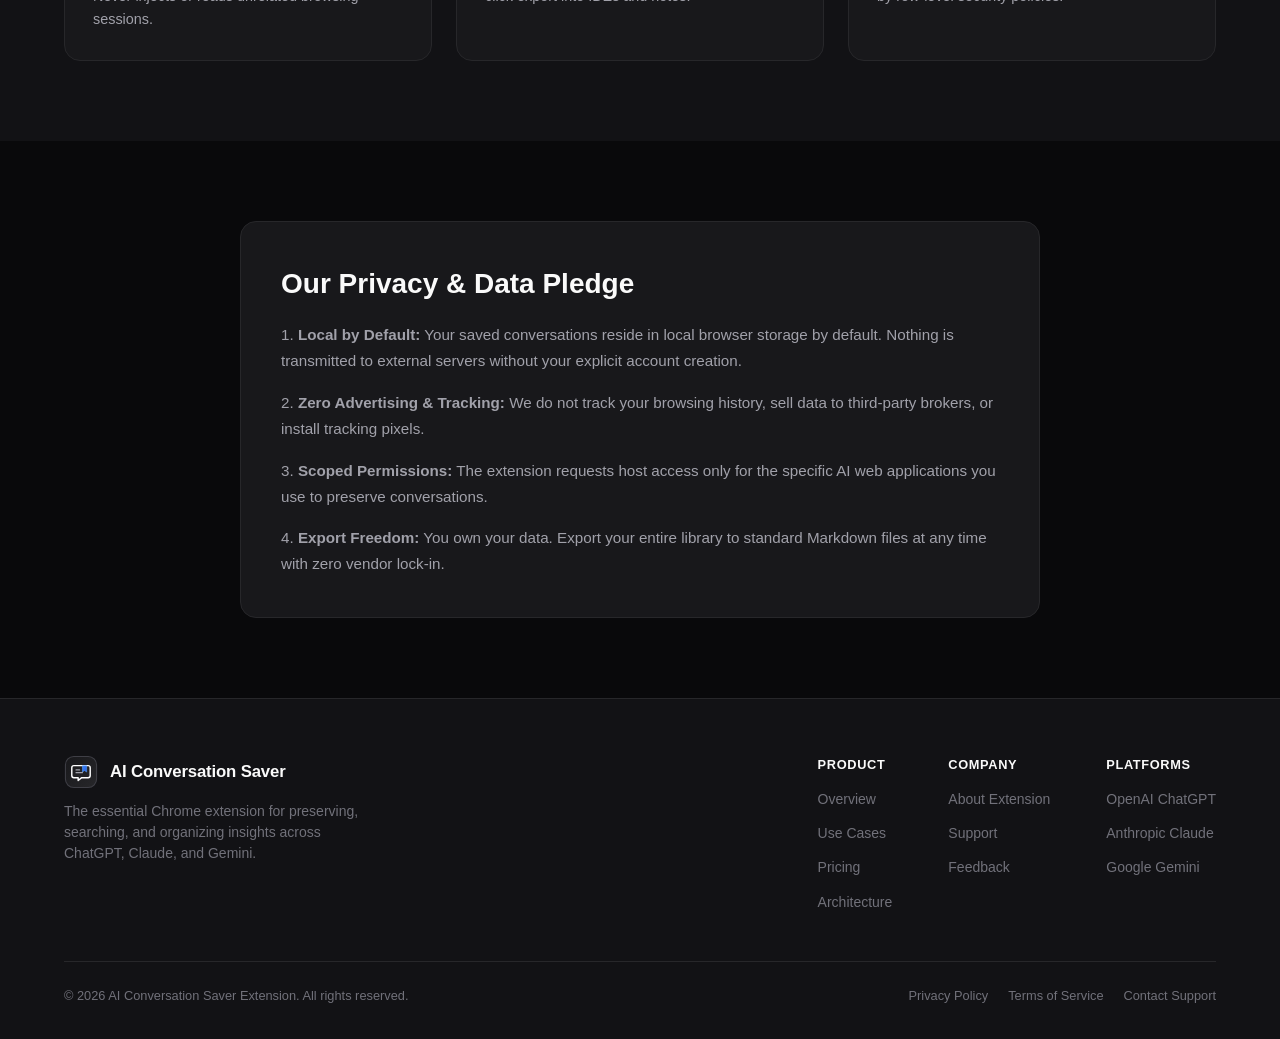
==== commit 87bf5871: "Replace buttons with 'Add to Chrome' link" ====
--- a/about.html
+++ b/about.html
@@ -29,8 +29,7 @@
       </nav>
 
       <div class="header-actions">
-        <button type="button" class="btn btn-ghost btn-sm">Sign In</button>
-        <button type="button" class="btn btn-primary btn-sm">Get Started</button>
+        <a href="https://chromewebstore.google.com/category/extensions" target="_blank" rel="noopener noreferrer" class="btn btn-primary btn-sm">Add to Chrome</a>
       </div>
     </div>
   </header>
